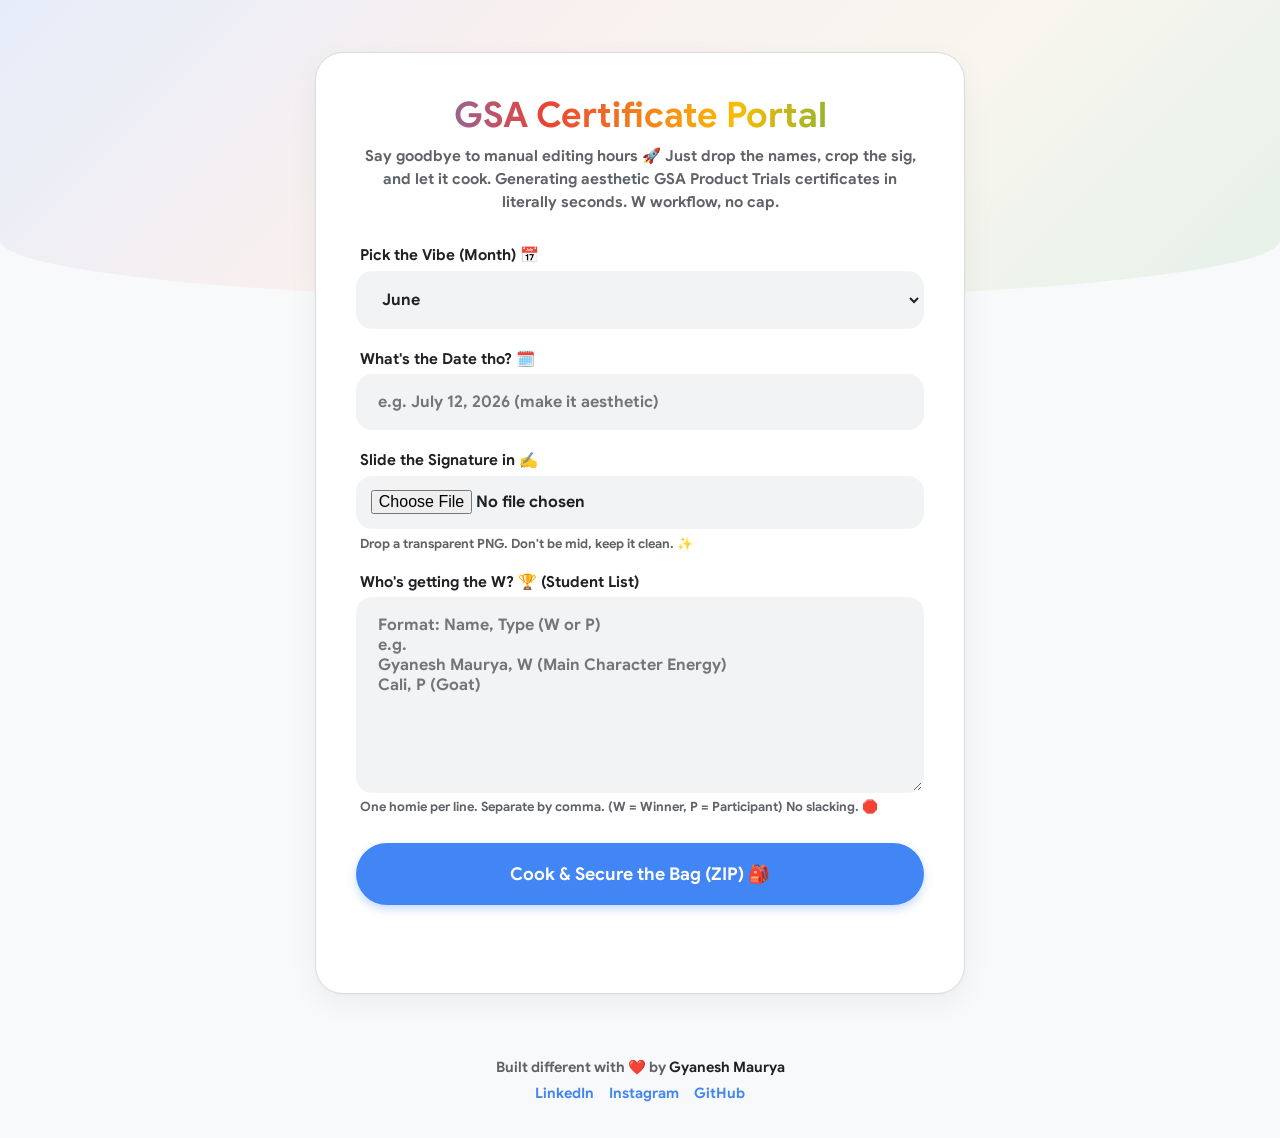
==== index.html @ cd0a2657 "Initial commit: GSA Certificate Generator with signature cropper and Gen-Z UI" ====
<!DOCTYPE html>
<html lang="en">

<head>
    <meta charset="UTF-8">
    <meta name="viewport" content="width=device-width, initial-scale=1.0">
    <title>GSA Certificate Generator</title>
    <link rel="stylesheet" href="style.css">
    <!-- JSZip for combining files -->
    <script src="https://cdnjs.cloudflare.com/ajax/libs/jszip/3.10.1/jszip.min.js"></script>
    <!-- FileSaver for downloading -->
    <script src="https://cdnjs.cloudflare.com/ajax/libs/FileSaver.js/2.0.5/FileSaver.min.js"></script>
    <!-- Cropper.js -->
    <link href="https://cdnjs.cloudflare.com/ajax/libs/cropperjs/1.6.1/cropper.min.css" rel="stylesheet">
    <script src="https://cdnjs.cloudflare.com/ajax/libs/cropperjs/1.6.1/cropper.min.js"></script>
</head>

<body>
    <div class="background-shapes">
        <div class="shape shape-1"></div>
        <div class="shape shape-2"></div>
        <div class="shape shape-3"></div>
    </div>

    <main class="glass-container">
        <header>
            <h1>GSA Certificate Portal</h1>
            <p>Say goodbye to manual editing hours 🚀 Just drop the names, crop the sig, and let it cook. Generating aesthetic GSA Product Trials certificates in literally seconds. W workflow, no cap.</p>
        </header>

        <section class="form-section">
            <div class="input-group">
                <label for="cert-month">Pick the Vibe (Month) 📅</label>
                <select id="cert-month">
                    <option value="">Vibe checking available months... ⏳</option>
                </select>
            </div>

            <div class="input-group">
                <label for="cert-date">What's the Date tho? 🗓️</label>
                <input type="text" id="cert-date" placeholder="e.g. July 12, 2026 (make it aesthetic)">
            </div>

            <div class="input-group">
                <label for="signature-upload">Slide the Signature in ✍️</label>
                <input type="file" id="signature-upload" accept="image/*">
                <small>Drop a transparent PNG. Don't be mid, keep it clean. ✨</small>
            </div>

            <div class="input-group">
                <label for="students-data">Who's getting the W? 🏆 (Student List)</label>
                <textarea id="students-data" rows="8"
                    placeholder="Format: Name, Type (W or P)&#10;e.g.&#10;Gyanesh Maurya, W (Main Character Energy)&#10;Cali, P (Goat)"></textarea>
                <small>One homie per line. Separate by comma. (W = Winner, P = Participant) No slacking. 🛑</small>
            </div>

            <button id="generate-btn" class="primary-btn">
                <span>Cook & Secure the Bag (ZIP) 🎒</span>
                <div class="spinner" id="loading-spinner" style="display: none;"></div>
            </button>
        </section>

        <div id="status-message"></div>

        <!-- Hidden Canvas for processing images -->
        <canvas id="cert-canvas" style="display:none;"></canvas>
    </main>

    <footer class="site-footer">
        <p>Built different with ❤️ by <strong>Gyanesh Maurya</strong></p>
        <div class="social-links">
            <a href="https://www.linkedin.com/in/gyanesh-maurya/" target="_blank" rel="noopener noreferrer">LinkedIn</a>
            <a href="https://www.instagram.com/the.gyanesh/" target="_blank" rel="noopener noreferrer">Instagram</a>
            <a href="https://github.com/gyanesh-maurya/" target="_blank" rel="noopener noreferrer">GitHub</a>
        </div>
    </footer>

    <!-- Cropper Modal -->
    <div id="cropper-modal" class="modal-overlay" style="display: none;">
        <div class="modal-content">
            <h2>Crop that Sig ✂️</h2>
            <div class="img-container">
                <img id="image-to-crop" src="">
            </div>
            <div class="modal-actions">
                <button id="cancel-crop-btn" class="secondary-btn">Nah, nvm 🛑</button>
                <button id="save-crop-btn" class="primary-btn">Valid, Save it ✅</button>
            </div>
        </div>
    </div>

    <script src="script.js"></script>
</body>

</html>
---- style.css ----
@font-face {
    font-family: 'GoogleSans';
    src: url('./fonts/GoogleSans-Bold.ttf') format('truetype');
    font-weight: bold;
    font-style: normal;
}

:root {
    --google-blue: #4285F4;
    --google-red: #EA4335;
    --google-yellow: #FBBC05;
    --google-green: #34A853;
    --bg-color: #F8F9FA;
    --surface-color: #FFFFFF;
    --text-primary: #202124;
    --text-secondary: #5F6368;
    --border-color: #DADCE0;
    --input-bg: #F1F3F4;
}

* {
    box-sizing: border-box;
    margin: 0;
    padding: 0;
}

body {
    font-family: 'GoogleSans', sans-serif;
    background-color: var(--bg-color);
    color: var(--text-primary);
    min-height: 100vh;
    display: flex;
    flex-direction: column;
    justify-content: center;
    align-items: center;
    padding: 20px;
}

/* Background Mesh/Accent for a modern look */
body::before {
    content: '';
    position: absolute;
    top: 0;
    left: 0;
    width: 100%;
    height: 300px;
    background: linear-gradient(135deg, rgba(66, 133, 244, 0.1), rgba(234, 67, 53, 0.05), rgba(251, 188, 5, 0.05), rgba(52, 168, 83, 0.1));
    z-index: -1;
    border-bottom-left-radius: 50% 20%;
    border-bottom-right-radius: 50% 20%;
}

/* Modern Card Container */
.glass-container {
    background: var(--surface-color);
    border: 1px solid var(--border-color);
    border-radius: 28px;
    padding: 2.5rem;
    width: 100%;
    max-width: 650px;
    box-shadow: 0 10px 30px rgba(0, 0, 0, 0.05), 0 1px 3px rgba(0,0,0,0.03);
    margin: 2rem auto;
    position: relative;
    z-index: 1;
}

/* Responsive adjustments */
@media (max-width: 600px) {
    .glass-container {
        padding: 1.5rem;
        border-radius: 20px;
        margin: 1rem auto;
    }
}

header {
    text-align: center;
    margin-bottom: 2rem;
}

header h1 {
    font-size: 2.2rem;
    margin-bottom: 0.5rem;
    background: linear-gradient(90deg, var(--google-blue), var(--google-red), var(--google-yellow), var(--google-green));
    -webkit-background-clip: text;
    -webkit-text-fill-color: transparent;
}

header p {
    color: var(--text-secondary);
    font-size: 0.95rem;
    line-height: 1.5;
}

.form-section {
    display: flex;
    flex-direction: column;
    gap: 1.25rem;
}

.input-group {
    display: flex;
    flex-direction: column;
    gap: 0.4rem;
}

label {
    font-size: 0.95rem;
    font-weight: bold;
    color: var(--text-primary);
    margin-left: 4px;
}

input[type="text"],
input[type="file"],
textarea,
select {
    width: 100%;
    padding: 1rem 1.25rem;
    background: var(--input-bg);
    border: 2px solid transparent;
    border-radius: 16px;
    color: var(--text-primary);
    font-family: 'GoogleSans', sans-serif;
    font-size: 1rem;
    transition: all 0.25s ease;
}

/* Improve File Input Look */
input[type="file"] {
    padding: 0.8rem;
    cursor: pointer;
}

input[type="text"]:focus,
textarea:focus,
select:focus {
    outline: none;
    background: #FFFFFF;
    border-color: var(--google-blue);
    box-shadow: 0 0 0 4px rgba(66, 133, 244, 0.1);
}

small {
    font-size: 0.8rem;
    color: var(--text-secondary);
    margin-left: 4px;
}

.primary-btn {
    background: var(--google-blue);
    color: white;
    border: none;
    padding: 1.25rem;
    border-radius: 50px; /* Pill shape */
    font-size: 1.1rem;
    font-weight: bold;
    cursor: pointer;
    transition: all 0.25s cubic-bezier(0.4, 0, 0.2, 1);
    display: flex;
    justify-content: center;
    align-items: center;
    gap: 10px;
    font-family: 'GoogleSans', sans-serif;
    margin-top: 0.5rem;
    box-shadow: 0 4px 10px rgba(66, 133, 244, 0.3);
}

.primary-btn:hover {
    background: #3367D6;
    transform: translateY(-2px);
    box-shadow: 0 6px 15px rgba(66, 133, 244, 0.4);
}

.primary-btn:active {
    transform: translateY(0);
}

.primary-btn:disabled {
    background: #A0C3FF;
    cursor: not-allowed;
    transform: none;
    box-shadow: none;
}

.spinner {
    width: 20px;
    height: 20px;
    border: 3px solid rgba(255, 255, 255, 0.3);
    border-radius: 50%;
    border-top-color: white;
    animation: spin 1s ease-in-out infinite;
}

@keyframes spin {
    to { transform: rotate(360deg); }
}

#status-message {
    margin-top: 1.5rem;
    text-align: center;
    font-size: 0.95rem;
    font-weight: bold;
    min-height: 1.5rem;
}
.success { color: var(--google-green); }
.error { color: var(--google-red); }
.info { color: var(--google-blue); }

/* Footer Styles */
.site-footer {
    width: 100%;
    text-align: center;
    color: var(--text-secondary);
    font-size: 0.9rem;
    margin-top: 2rem;
    padding-bottom: 1rem;
}

.site-footer strong {
    color: var(--text-primary);
}

.social-links {
    margin-top: 8px;
    display: flex;
    justify-content: center;
    gap: 15px;
}

.social-links a {
    color: var(--google-blue);
    text-decoration: none;
    font-weight: bold;
    transition: color 0.3s ease;
}

.social-links a:hover {
    color: var(--google-red);
}

/* Cropper Modal Styles */
.modal-overlay {
    position: fixed;
    top: 0;
    left: 0;
    width: 100%;
    height: 100%;
    background: rgba(0, 0, 0, 0.7);
    display: flex;
    justify-content: center;
    align-items: center;
    z-index: 1000;
}

.modal-content {
    background: var(--surface-color);
    padding: 2rem;
    border-radius: 20px;
    width: 90%;
    max-width: 800px;
    box-shadow: 0 10px 30px rgba(0, 0, 0, 0.2);
    display: flex;
    flex-direction: column;
    gap: 1.5rem;
}

.modal-content h2 {
    font-size: 1.5rem;
    color: var(--text-primary);
    text-align: center;
}

.img-container {
    width: 100%;
    max-height: 50vh;
    overflow: hidden;
    background-color: #f0f0f0;
    border-radius: 12px;
}

.img-container img {
    display: block;
    max-width: 100%;
}

.modal-actions {
    display: flex;
    justify-content: flex-end;
    gap: 1rem;
}

.secondary-btn {
    background: transparent;
    color: var(--text-secondary);
    border: 2px solid var(--border-color);
    padding: 0.8rem 1.5rem;
    border-radius: 50px;
    font-size: 1rem;
    font-weight: bold;
    cursor: pointer;
    transition: all 0.25s ease;
    font-family: 'GoogleSans', sans-serif;
}

.secondary-btn:hover {
    background: var(--input-bg);
    color: var(--text-primary);
}

.modal-actions .primary-btn {
    padding: 0.8rem 1.5rem;
    margin-top: 0;
}
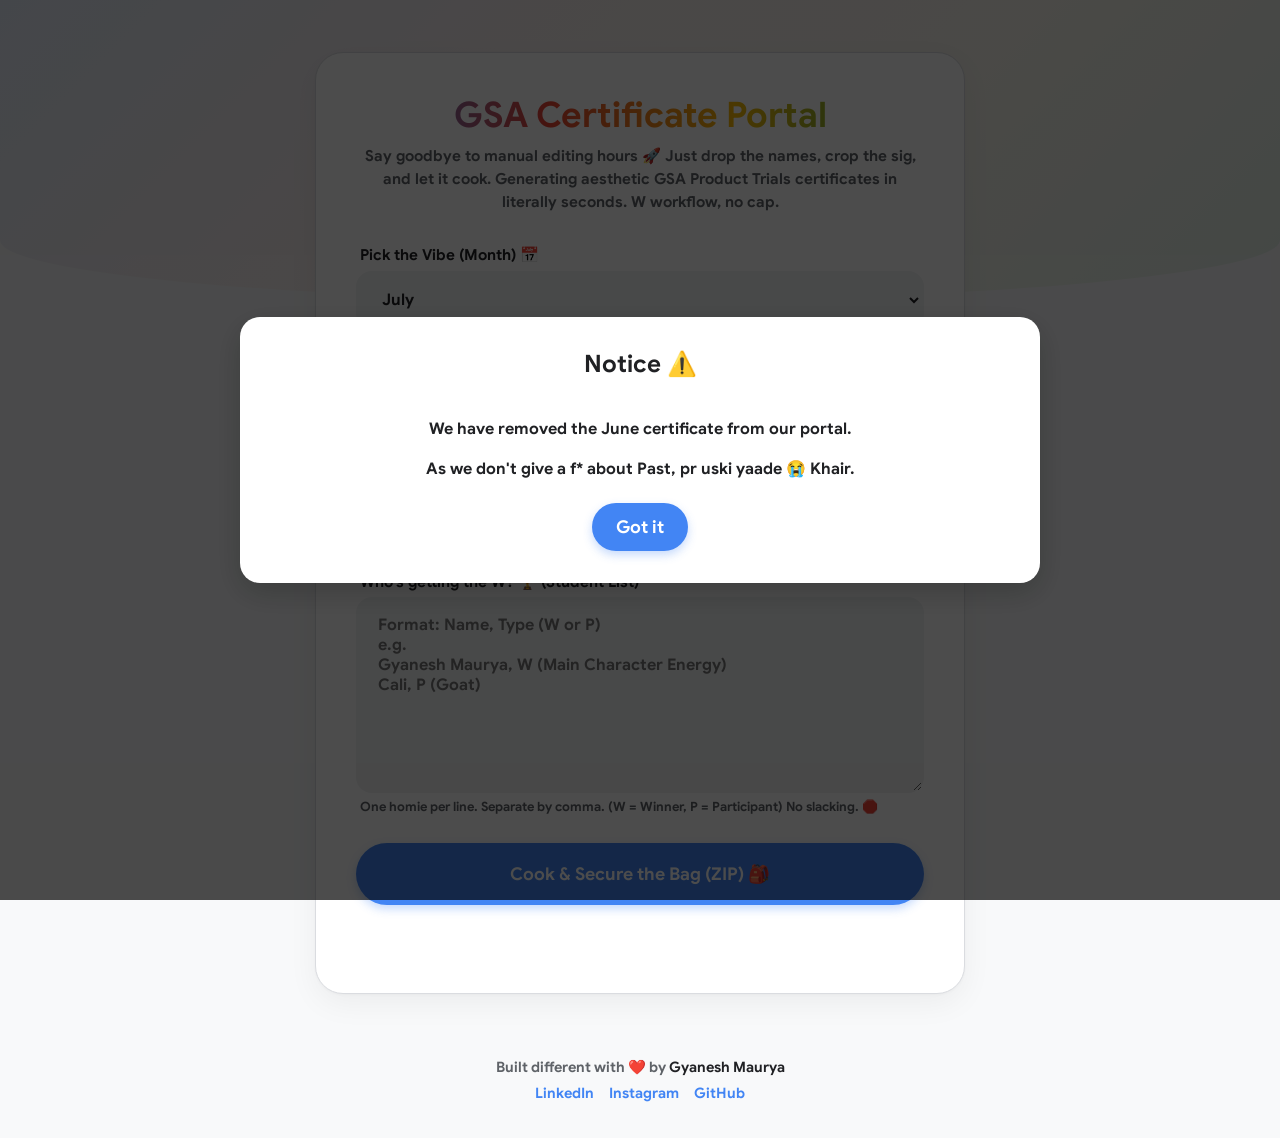
==== commit f4c76e28: "Notice added" ====
--- a/index.html
+++ b/index.html
@@ -25,7 +25,8 @@
     <main class="glass-container">
         <header>
             <h1>GSA Certificate Portal</h1>
-            <p>Say goodbye to manual editing hours 🚀 Just drop the names, crop the sig, and let it cook. Generating aesthetic GSA Product Trials certificates in literally seconds. W workflow, no cap.</p>
+            <p>Say goodbye to manual editing hours 🚀 Just drop the names, crop the sig, and let it cook. Generating
+                aesthetic GSA Product Trials certificates in literally seconds. W workflow, no cap.</p>
         </header>
 
         <section class="form-section">
@@ -89,6 +90,20 @@
         </div>
     </div>
 
+    <!-- Notice Modal -->
+    <div id="notice-modal" class="modal-overlay" style="display: flex;">
+        <div class="modal-content notice-content">
+            <h2>Notice ⚠️</h2>
+            <p style="text-align: center; margin: 1rem 0;">We have removed the June certificate from our portal.</p>
+            <p style="text-align: center; margin-top: -20px;">As we don't give a f* about Past, pr uski yaade 😭 Khair.
+            </p>
+            <div class="modal-actions" style="justify-content: center;">
+                <button id="close-notice-btn" class="primary-btn"
+                    onclick="document.getElementById('notice-modal').style.display='none'">Got it</button>
+            </div>
+        </div>
+    </div>
+
     <script src="script.js"></script>
 </body>
 
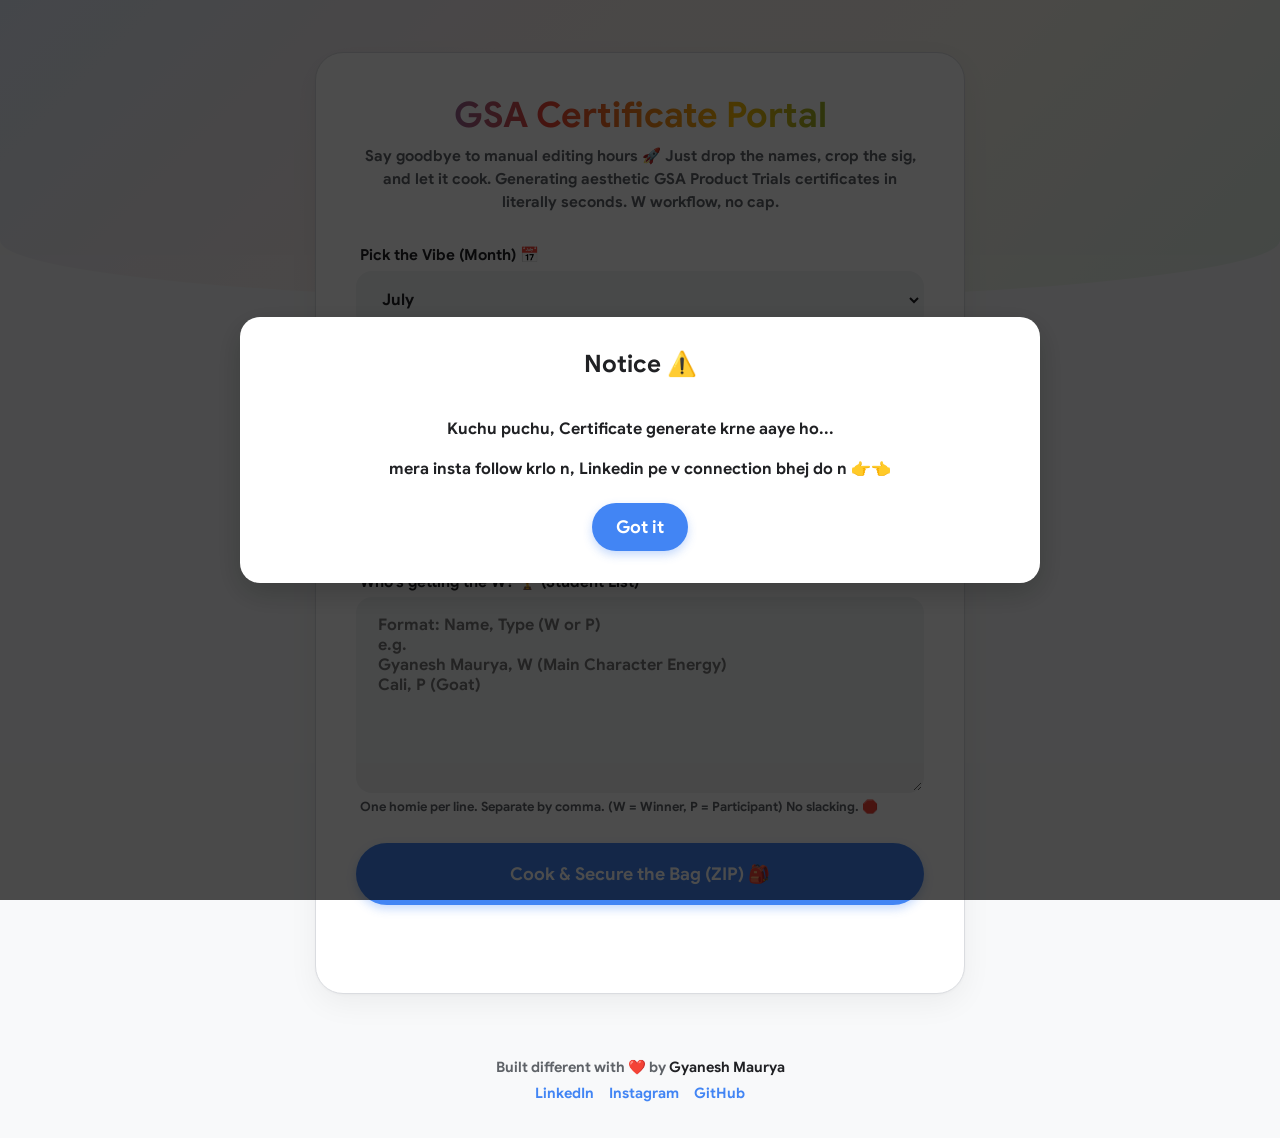
==== commit 4db9d9a9: "kuchu puchu" ====
--- a/index.html
+++ b/index.html
@@ -13,6 +13,15 @@
     <!-- Cropper.js -->
     <link href="https://cdnjs.cloudflare.com/ajax/libs/cropperjs/1.6.1/cropper.min.css" rel="stylesheet">
     <script src="https://cdnjs.cloudflare.com/ajax/libs/cropperjs/1.6.1/cropper.min.js"></script>
+    <!-- Google tag (gtag.js) -->
+    <script async src="https://www.googletagmanager.com/gtag/js?id=G-58XH59T1TE"></script>
+    <script>
+        window.dataLayer = window.dataLayer || [];
+        function gtag() { dataLayer.push(arguments); }
+        gtag('js', new Date());
+
+        gtag('config', 'G-58XH59T1TE');
+    </script>
 </head>
 
 <body>
@@ -63,6 +72,14 @@
 
         <div id="status-message"></div>
 
+        <div id="download-section" style="display: none; text-align: center; margin-top: 1rem;">
+            <p style="margin-bottom: 0.5rem; font-size: 0.9rem; color: var(--text-secondary);">If auto-download didn't
+                work, click below:</p>
+            <button id="manual-download-btn" class="primary-btn" style="margin: 0 auto;">
+                <span>Download Manually ⬇️</span>
+            </button>
+        </div>
+
         <!-- Hidden Canvas for processing images -->
         <canvas id="cert-canvas" style="display:none;"></canvas>
     </main>
@@ -94,8 +111,9 @@
     <div id="notice-modal" class="modal-overlay" style="display: flex;">
         <div class="modal-content notice-content">
             <h2>Notice ⚠️</h2>
-            <p style="text-align: center; margin: 1rem 0;">We have removed the June certificate from our portal.</p>
-            <p style="text-align: center; margin-top: -20px;">As we don't give a f* about Past, pr uski yaade 😭 Khair.
+            <p style="text-align: center; margin: 1rem 0;">Kuchu puchu, Certificate generate krne aaye ho...</p>
+            <p style="text-align: center; margin-top: -20px;">mera insta follow krlo n, Linkedin pe v connection bhej do
+                n 👉👈
             </p>
             <div class="modal-actions" style="justify-content: center;">
                 <button id="close-notice-btn" class="primary-btn"
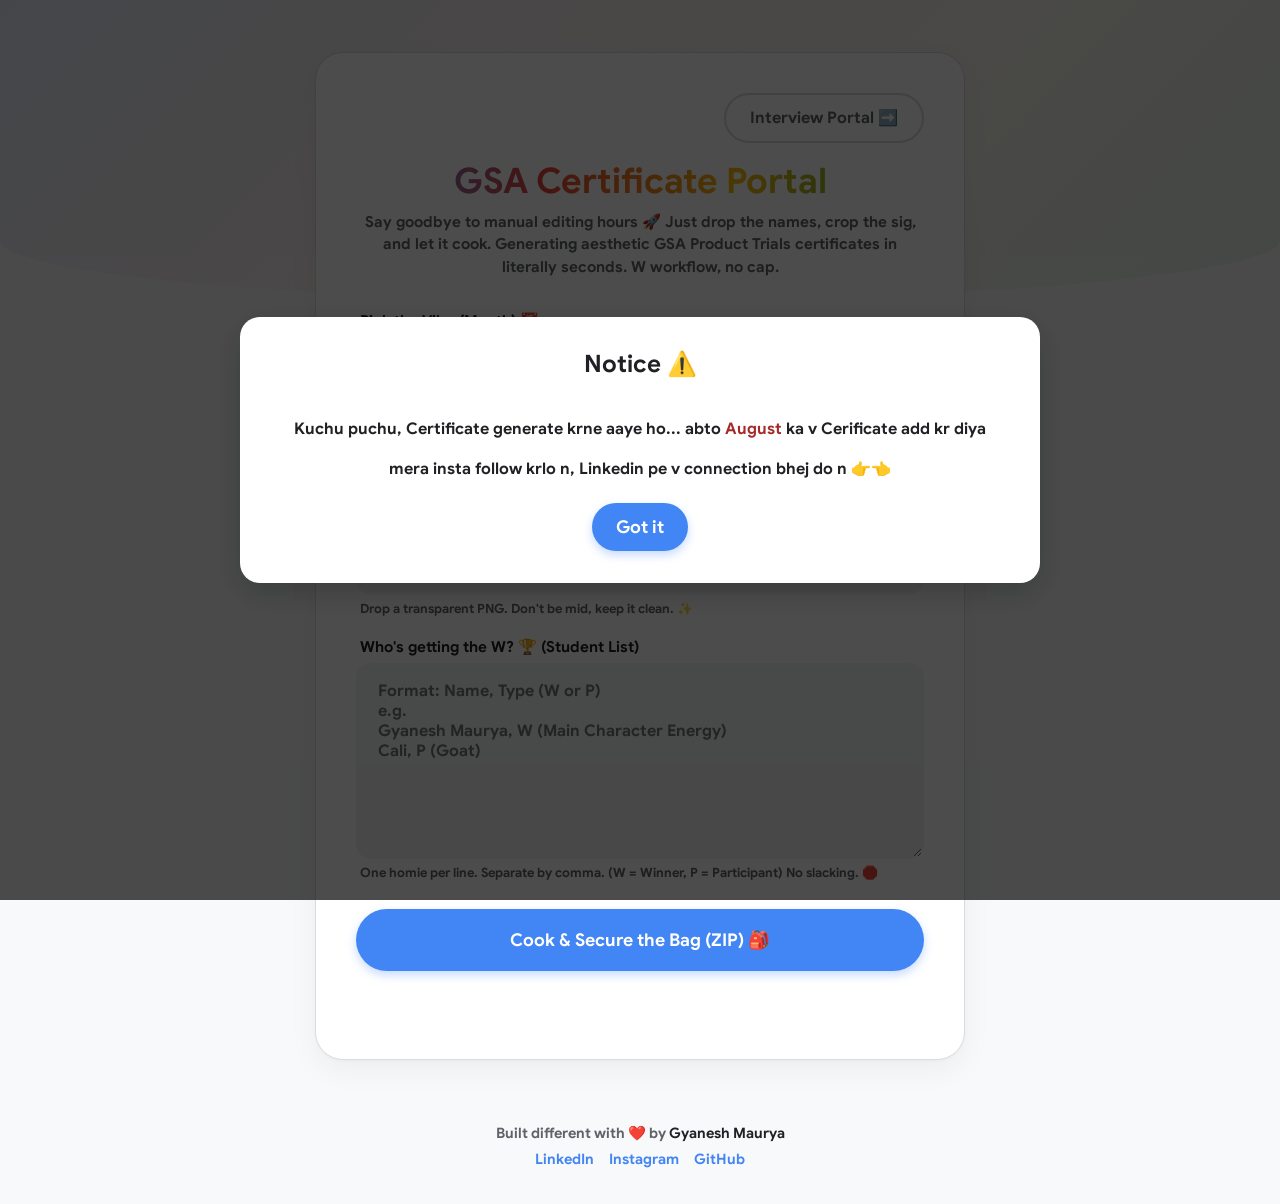
==== commit a462aa1d: "August live" ====
--- a/index.html
+++ b/index.html
@@ -32,6 +32,10 @@
     </div>
 
     <main class="glass-container">
+        <div style="display: flex; justify-content: flex-end; margin-bottom: 1rem;">
+            <a href="Interview.html" class="secondary-btn"
+                style="text-decoration: none; display: inline-block;">Interview Portal ➡️</a>
+        </div>
         <header>
             <h1>GSA Certificate Portal</h1>
             <p>Say goodbye to manual editing hours 🚀 Just drop the names, crop the sig, and let it cook. Generating
@@ -48,7 +52,7 @@
 
             <div class="input-group">
                 <label for="cert-date">What's the Date tho? 🗓️</label>
-                <input type="text" id="cert-date" placeholder="e.g. July 12, 2026 (make it aesthetic)">
+                <input type="text" id="cert-date" placeholder="e.g. July 12, 2026">
             </div>
 
             <div class="input-group">
@@ -111,7 +115,8 @@
     <div id="notice-modal" class="modal-overlay" style="display: flex;">
         <div class="modal-content notice-content">
             <h2>Notice ⚠️</h2>
-            <p style="text-align: center; margin: 1rem 0;">Kuchu puchu, Certificate generate krne aaye ho...</p>
+            <p style="text-align: center; margin: 1rem 0;">Kuchu puchu, Certificate generate krne aaye ho... abto <b
+                    style="color: brown;">August</b> ka v Cerificate add kr diya</p>
             <p style="text-align: center; margin-top: -20px;">mera insta follow krlo n, Linkedin pe v connection bhej do
                 n 👉👈
             </p>
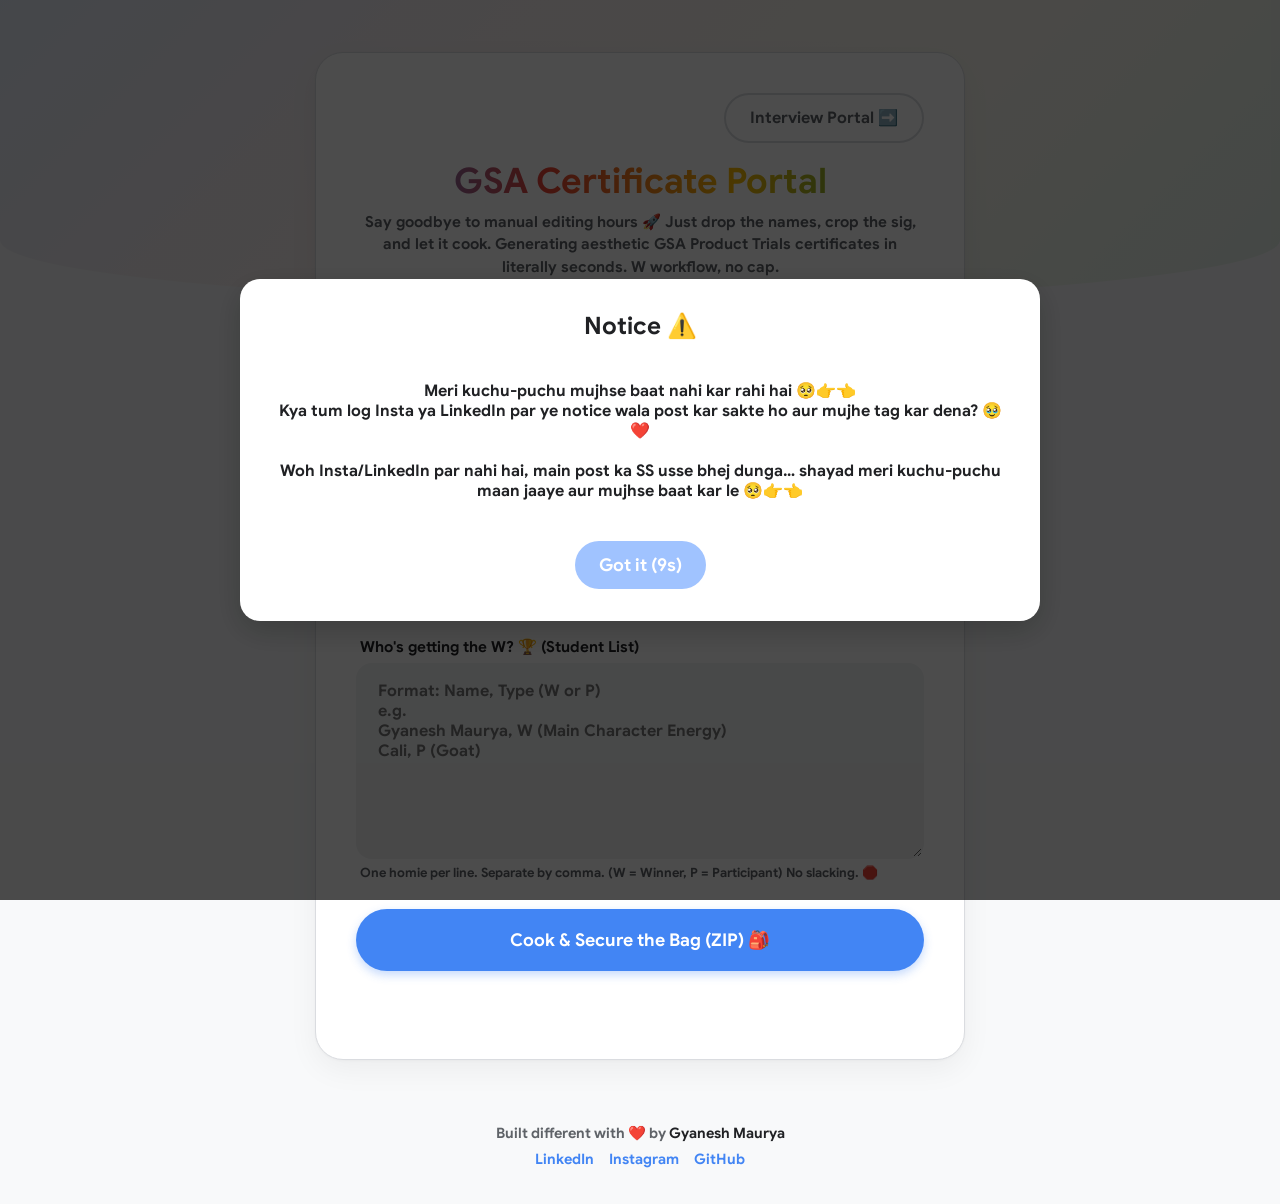
==== commit cb7e990e: "Sept live" ====
--- a/index.html
+++ b/index.html
@@ -115,19 +115,35 @@
     <div id="notice-modal" class="modal-overlay" style="display: flex;">
         <div class="modal-content notice-content">
             <h2>Notice ⚠️</h2>
-            <p style="text-align: center; margin: 1rem 0;">Kuchu puchu, Certificate generate krne aaye ho... abto <b
-                    style="color: brown;">August</b> ka v Cerificate add kr diya</p>
-            <p style="text-align: center; margin-top: -20px;">mera insta follow krlo n, Linkedin pe v connection bhej do
-                n 👉👈
-            </p>
+            <p style="text-align: center; margin: 1rem 0;">Meri kuchu-puchu mujhse baat nahi kar rahi hai 🥺👉👈 <br>
+                Kya tum log Insta ya LinkedIn par ye notice wala post kar sakte ho aur mujhe tag kar dena? 🥹❤️<br><br>
+
+                Woh Insta/LinkedIn par nahi hai, main post ka SS usse bhej dunga… shayad meri kuchu-puchu maan jaaye aur
+                mujhse baat kar le 🥺👉👈</p>
             <div class="modal-actions" style="justify-content: center;">
-                <button id="close-notice-btn" class="primary-btn"
-                    onclick="document.getElementById('notice-modal').style.display='none'">Got it</button>
+                <button id="close-notice-btn" class="primary-btn" disabled
+                    onclick="document.getElementById('notice-modal').style.display='none'">Got it (10s)</button>
             </div>
         </div>
     </div>
 
     <script src="script.js"></script>
+    <script>
+        (function () {
+            const btn = document.getElementById('close-notice-btn');
+            let remaining = 10;
+            const timer = setInterval(() => {
+                remaining--;
+                if (remaining <= 0) {
+                    clearInterval(timer);
+                    btn.disabled = false;
+                    btn.textContent = 'Got it';
+                } else {
+                    btn.textContent = `Got it (${remaining}s)`;
+                }
+            }, 1000);
+        })();
+    </script>
 </body>
 
 </html>
